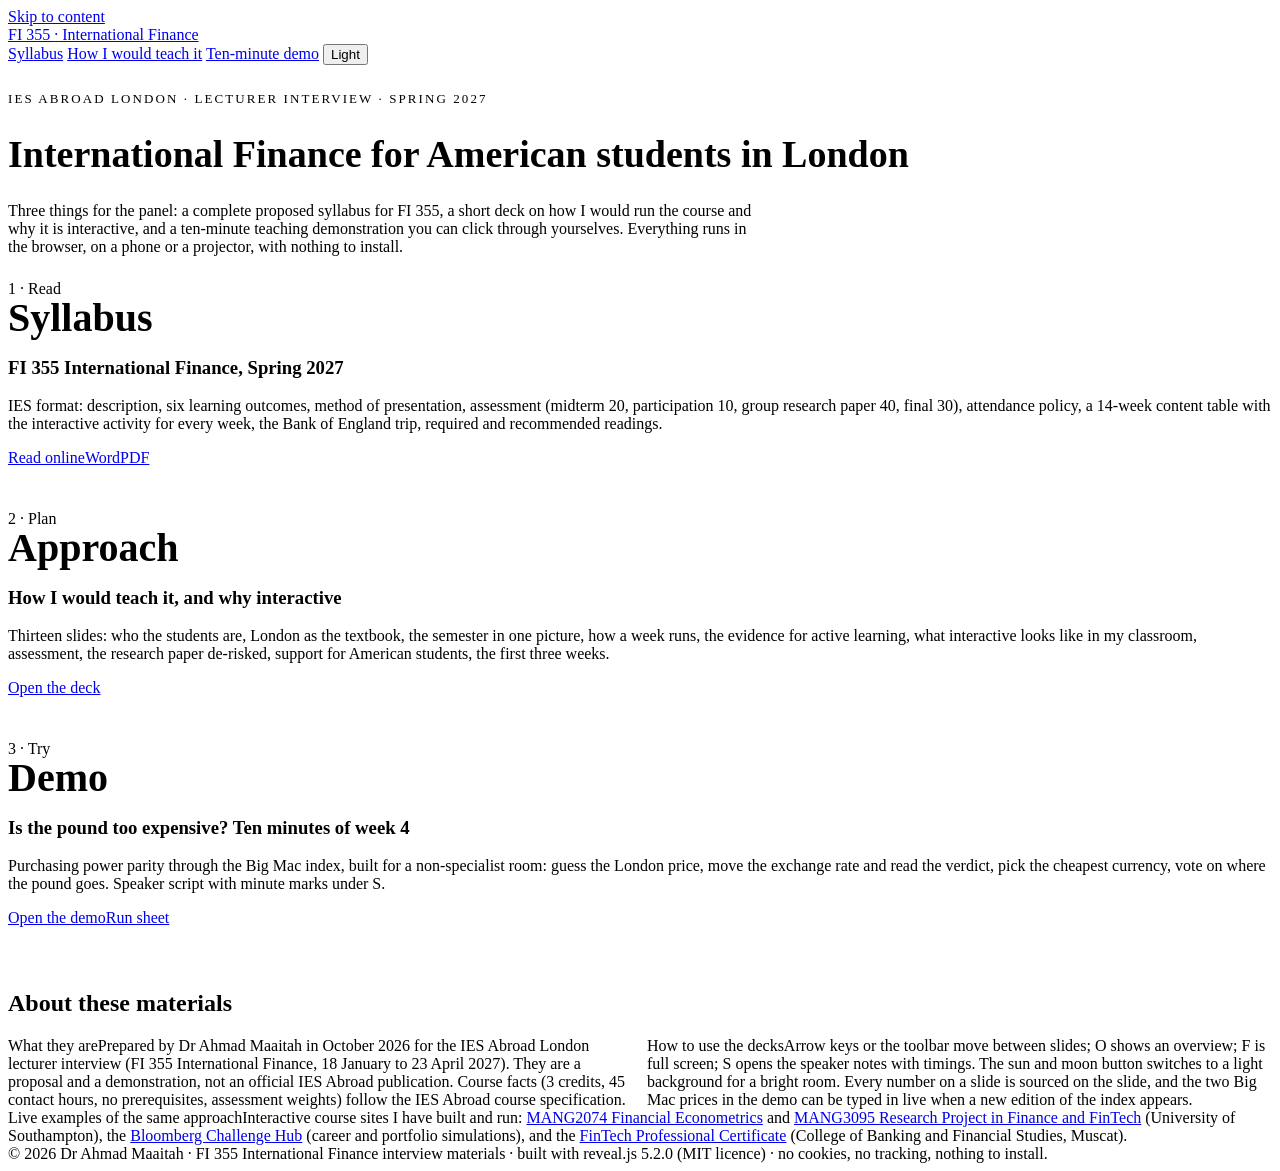
==== index.html @ b854f743 "Hub page and README" ====
<!DOCTYPE html>
<html lang="en">
<head>
<meta charset="utf-8">
<meta name="viewport" content="width=device-width, initial-scale=1">
<title>FI 355 International Finance: interview materials</title>
<meta name="description" content="Dr Ahmad Maaitah's materials for the IES Abroad London lecturer interview: a proposed FI 355 International Finance syllabus, a deck on how the module would be taught and why it is interactive, and a ten-minute interactive teaching demonstration.">
<meta name="author" content="Dr Ahmad Maaitah">
<meta name="theme-color" content="#0f172a">
<link rel="icon" href="assets/favicon.svg" type="image/svg+xml">
<link rel="stylesheet" href="assets/css/theme.css">
<style>
  .hero{padding:26px 0 8px}
  .hero h1{font-size:38px}
  .hero .lead{max-width:760px}
  .three{grid-template-columns:repeat(auto-fit,minmax(260px,1fr))}
  .three .card{min-height:230px}
  .three .card .big{font-size:40px; font-weight:800; color:var(--accent); line-height:1}
  .about{display:grid; grid-template-columns:1fr 1fr; gap:14px}
  @media (max-width:720px){ .hero h1{font-size:30px} .about{grid-template-columns:1fr} }
</style>
</head>
<body class="page">
<a class="skip-link" href="#main">Skip to content</a>
<div class="wrap">
  <header class="top">
    <a class="brand" href="index.html">FI 355 <span>&middot;</span> International Finance</a>
    <nav class="links">
      <a href="syllabus/index.html">Syllabus</a>
      <a href="approach/index.html">How I would teach it</a>
      <a href="demo/index.html">Ten-minute demo</a>
      <button type="button" class="btn theme-btn">Light</button>
    </nav>
  </header>

  <main id="main" tabindex="-1">
    <div class="hero">
      <p class="muted" style="margin:0 0 6px; font-size:13px; letter-spacing:.16em; text-transform:uppercase">IES Abroad London &middot; lecturer interview &middot; Spring 2027</p>
      <h1>International Finance for American students in London</h1>
      <p class="lead">Three things for the panel: a complete proposed syllabus for FI 355, a short deck on how I would run the course and why it is interactive, and a ten-minute teaching demonstration you can click through yourselves. Everything runs in the browser, on a phone or a projector, with nothing to install.</p>
    </div>

    <div class="grid three">
      <div class="card">
        <span class="kicker">1 &middot; Read</span>
        <div class="big">Syllabus</div>
        <h3>FI 355 International Finance, Spring 2027</h3>
        <p>IES format: description, six learning outcomes, method of presentation, assessment (midterm 20, participation 10, group research paper 40, final 30), attendance policy, a 14-week content table with the interactive activity for every week, the Bank of England trip, required and recommended readings.</p>
        <div class="meta"><a class="btn primary" href="syllabus/index.html">Read online</a><a class="btn" href="syllabus/FI355-International-Finance-Syllabus-Maaitah.docx">Word</a><a class="btn" href="syllabus/FI355-International-Finance-Syllabus-Maaitah.pdf">PDF</a></div>
      </div>
      <div class="card">
        <span class="kicker">2 &middot; Plan</span>
        <div class="big">Approach</div>
        <h3>How I would teach it, and why interactive</h3>
        <p>Thirteen slides: who the students are, London as the textbook, the semester in one picture, how a week runs, the evidence for active learning, what interactive looks like in my classroom, assessment, the research paper de-risked, support for American students, the first three weeks.</p>
        <div class="meta"><a class="btn primary" href="approach/index.html">Open the deck</a></div>
      </div>
      <div class="card">
        <span class="kicker">3 &middot; Try</span>
        <div class="big">Demo</div>
        <h3>Is the pound too expensive? Ten minutes of week 4</h3>
        <p>Purchasing power parity through the Big Mac index, built for a non-specialist room: guess the London price, move the exchange rate and read the verdict, pick the cheapest currency, vote on where the pound goes. Speaker script with minute marks under S.</p>
        <div class="meta"><a class="btn primary" href="demo/index.html">Open the demo</a><a class="btn" href="demo/run-sheet.html">Run sheet</a></div>
      </div>
    </div>

    <h2>About these materials</h2>
    <div class="about">
      <div class="panel"><span class="pl">What they are</span>Prepared by Dr Ahmad Maaitah in October 2026 for the IES Abroad London lecturer interview (FI 355 International Finance, 18 January to 23 April 2027). They are a proposal and a demonstration, not an official IES Abroad publication. Course facts (3 credits, 45 contact hours, no prerequisites, assessment weights) follow the IES Abroad course specification.</div>
      <div class="panel tip"><span class="pl">How to use the decks</span>Arrow keys or the toolbar move between slides; O shows an overview; F is full screen; S opens the speaker notes with timings. The sun and moon button switches to a light background for a bright room. Every number on a slide is sourced on the slide, and the two Big Mac prices in the demo can be typed in live when a new edition of the index appears.</div>
    </div>
    <div class="panel def"><span class="pl">Live examples of the same approach</span>Interactive course sites I have built and run: <a href="https://ahmad0maaitah.github.io/MANG2074/" target="_blank" rel="noopener">MANG2074 Financial Econometrics</a> and <a href="https://ahmad0maaitah.github.io/MANG3095/" target="_blank" rel="noopener">MANG3095 Research Project in Finance and FinTech</a> (University of Southampton), the <a href="https://ahmad0maaitah.github.io/bloomberg-challenge-hub/" target="_blank" rel="noopener">Bloomberg Challenge Hub</a> (career and portfolio simulations), and the <a href="https://ahmad0maaitah.github.io/FINTECH-CBFS/" target="_blank" rel="noopener">FinTech Professional Certificate</a> (College of Banking and Financial Studies, Muscat).</div>
    <noscript><p>Without JavaScript the decks still open as plain pages: <a href="syllabus/index.html">syllabus</a>, <a href="approach/index.html">approach</a>, <a href="demo/index.html">demo</a>.</p></noscript>
  </main>

  <footer>&copy; 2026 Dr Ahmad Maaitah &middot; FI 355 International Finance interview materials &middot; built with reveal.js 5.2.0 (MIT licence) &middot; no cookies, no tracking, nothing to install.</footer>
</div>
<script src="assets/js/sim-core.js"></script>
<script>SIM.initPage();</script>
</body>
</html>
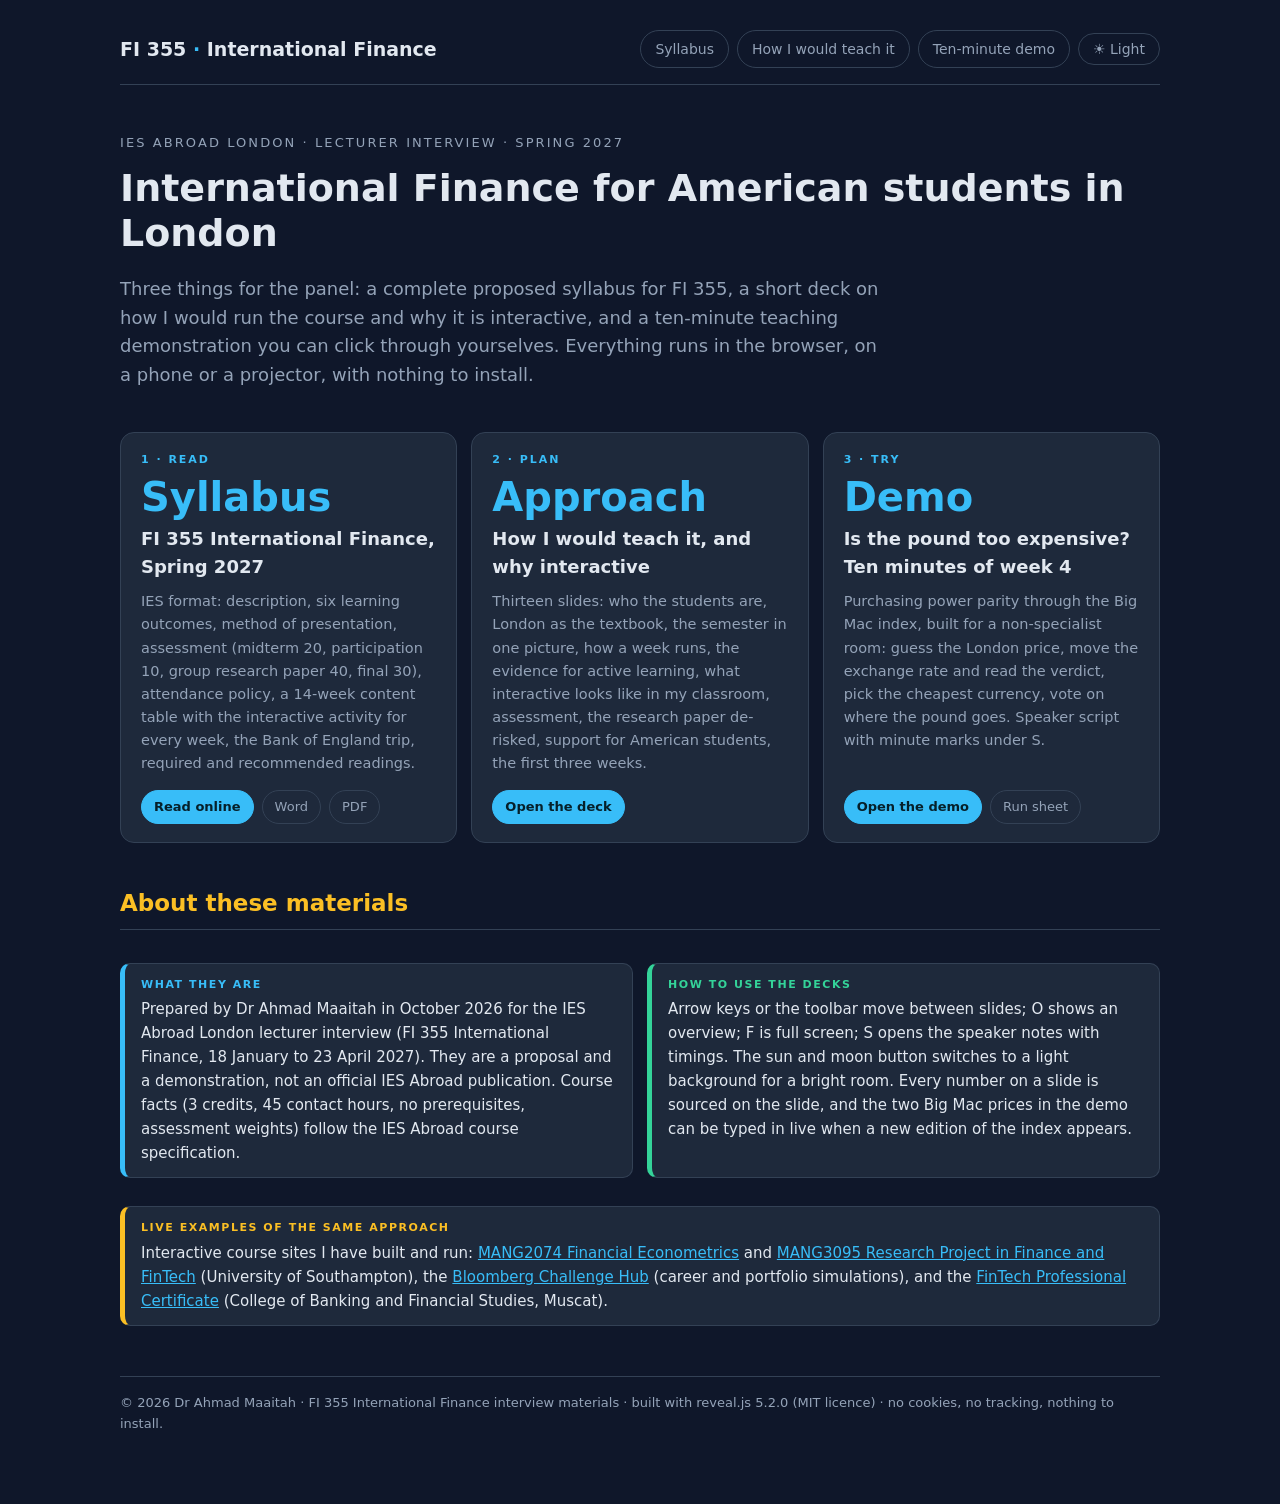
==== commit 3148252e: "Hub: three cards fill the row" ====
--- a/index.html
+++ b/index.html
@@ -13,7 +13,7 @@
   .hero{padding:26px 0 8px}
   .hero h1{font-size:38px}
   .hero .lead{max-width:760px}
-  .three{grid-template-columns:repeat(auto-fit,minmax(260px,1fr))}
+  .page .grid.three{grid-template-columns:repeat(auto-fit,minmax(260px,1fr))}
   .three .card{min-height:230px}
   .three .card .big{font-size:40px; font-weight:800; color:var(--accent); line-height:1}
   .about{display:grid; grid-template-columns:1fr 1fr; gap:14px}
--- a/assets/css/theme.css
+++ b/assets/css/theme.css
@@ -0,0 +1,219 @@
+/* FI 355 International Finance, IES Abroad London interview materials
+   Shared theme for the hub, the syllabus page and the reveal.js decks.
+   Dark by default (slate and sky), light background on html[data-theme="light"].
+   Dr Ahmad Maaitah, October 2026. */
+
+:root{
+  --bg:#0f172a; --panel:#1e293b; --panel2:#273449;
+  --ink:#e2e8f0; --muted:#94a3b8;
+  --accent:#38bdf8; --accent2:#fbbf24; --good:#34d399; --bad:#f87171;
+  --line:#334155; --code:#0b1220;
+  --font:"Segoe UI", system-ui, -apple-system, Roboto, Arial, sans-serif;
+  --mono:"Cascadia Code", Consolas, "Courier New", monospace;
+  --accent-ink:#06202a;
+}
+html[data-theme="light"]{
+  --bg:#f3f5fa; --panel:#ffffff; --panel2:#e9edf6;
+  --ink:#15192b; --muted:#4c5873;
+  --accent:#0369a1; --accent2:#8a5f00; --good:#11703f; --bad:#b32b2b;
+  --line:#cfd6e5; --code:#0b1220; --accent-ink:#ffffff;
+}
+html{color-scheme:dark}
+html[data-theme="light"]{color-scheme:light}
+
+/* ===================== pages (hub, syllabus, run sheet) ===================== */
+body.page{margin:0; background:var(--bg); color:var(--ink); font-family:var(--font); line-height:1.6; min-height:100vh}
+.page .wrap{max-width:1040px; margin:0 auto; padding:22px 20px 70px}
+.page header.top{display:flex; align-items:center; gap:14px; flex-wrap:wrap; padding:8px 0 16px; border-bottom:1px solid var(--line); margin-bottom:22px}
+.page .brand{font-weight:800; font-size:19px; color:var(--ink); text-decoration:none}
+.page .brand span{color:var(--accent)}
+.page nav.links{display:flex; gap:8px; flex-wrap:wrap; margin-left:auto; align-items:center}
+.page nav.links a, .page .btn{color:var(--muted); text-decoration:none; font-size:14px; border:1px solid var(--line); padding:7px 14px; border-radius:999px; background:transparent; cursor:pointer; font-family:inherit}
+.page nav.links a:hover, .page .btn:hover{color:var(--accent); border-color:var(--accent)}
+.page .btn.primary{background:var(--accent); color:var(--accent-ink); border-color:var(--accent); font-weight:700}
+.page .btn.primary:hover{filter:brightness(1.08); color:var(--accent-ink)}
+.page h1{font-size:34px; line-height:1.2; margin:.3em 0 .3em}
+.page h2{font-size:23px; color:var(--accent2); margin-top:1.8em; border-bottom:1px solid var(--line); padding-bottom:.3em}
+.page h3{font-size:18px; color:var(--accent); margin-top:1.4em}
+.page p, .page li{font-size:16.5px}
+.page p, .page li, .page td, .page dd{overflow-wrap:anywhere}
+.page .lead{font-size:18px; color:var(--muted)}
+.page a{color:var(--accent)}
+.page .muted{color:var(--muted)}
+.page .grid{display:grid; grid-template-columns:repeat(auto-fill,minmax(230px,1fr)); gap:14px; margin:16px 0}
+.page .card{background:var(--panel); border:1px solid var(--line); border-radius:14px; padding:18px 20px; display:flex; flex-direction:column; gap:8px}
+.page .card .kicker{font-size:11px; letter-spacing:.18em; text-transform:uppercase; color:var(--accent); font-weight:700}
+.page .card h3{margin:0; font-size:18px; color:var(--ink)}
+.page .card p{margin:0; color:var(--muted); font-size:14.5px; flex:1}
+.page .card .meta{display:flex; gap:8px; flex-wrap:wrap; margin-top:6px}
+.page .card .meta a{font-size:13px; padding:6px 12px}
+.page .panel{background:var(--panel); border:1px solid var(--line); border-left:5px solid var(--accent); border-radius:10px; padding:12px 16px; margin:14px 0; font-size:15px}
+.page .panel.tip{border-left-color:var(--good)} .page .panel.warn{border-left-color:var(--accent2)} .page .panel.def{border-left-color:var(--accent2)}
+.page .panel .pl{font-size:11px; letter-spacing:.14em; text-transform:uppercase; color:var(--accent); font-weight:700; display:block; margin-bottom:4px}
+.page .panel.tip .pl{color:var(--good)} .page .panel.warn .pl, .page .panel.def .pl{color:var(--accent2)}
+.page table{border-collapse:collapse; width:100%; margin:14px 0; font-size:14.5px}
+.page th{background:var(--panel2); color:var(--accent2); border:1px solid var(--line); padding:8px 10px; text-align:left; vertical-align:top}
+.page td{border:1px solid var(--line); padding:8px 10px; vertical-align:top}
+.page tr:nth-child(even) td{background:rgba(127,140,170,.06)}
+.page .table-wrap{overflow-x:auto}
+.page footer{margin-top:50px; border-top:1px solid var(--line); padding-top:16px; color:var(--muted); font-size:13px}
+.page .stats{display:grid; grid-template-columns:repeat(auto-fit,minmax(150px,1fr)); gap:12px; margin:16px 0}
+.page .stat{background:var(--panel); border:1px solid var(--line); border-radius:12px; padding:14px 12px; text-align:center}
+.page .stat .n{font-size:26px; font-weight:800; color:var(--accent2); line-height:1.1}
+.page .stat .l{font-size:12.5px; color:var(--muted); margin-top:6px}
+.page .toc{columns:2; column-gap:30px; font-size:15px}
+.page .toc li{break-inside:avoid}
+.page dl.spec{display:grid; grid-template-columns:max-content 1fr; gap:6px 18px; margin:10px 0}
+.page dl.spec dt{color:var(--muted); font-size:14.5px}
+.page dl.spec dd{margin:0; font-size:15.5px}
+.page .weekno{display:inline-block; min-width:2.2em; text-align:center; font-weight:800; color:var(--accent); background:rgba(56,189,248,.12); border-radius:8px; padding:2px 6px}
+.page .tag{display:inline-block; font-size:12px; border:1px solid var(--line); border-radius:999px; padding:2px 10px; color:var(--muted); margin:2px 4px 2px 0}
+.page .tag.sim{color:var(--accent); border-color:var(--accent)}
+.page .tag.cur{color:var(--accent2); border-color:var(--accent2)}
+.page .tag.trip{color:var(--good); border-color:var(--good)}
+.skip-link{position:absolute; left:-999px; top:8px; background:var(--accent); color:var(--accent-ink); padding:8px 12px; border-radius:8px; z-index:100}
+.skip-link:focus{left:8px}
+:focus-visible{outline:3px solid var(--accent); outline-offset:2px}
+@media (max-width:720px){ .page h1{font-size:27px} .page .toc{columns:1} .page dl.spec{grid-template-columns:1fr} .page nav.links{margin-left:0} }
+@media print{
+  body.page{background:#fff; color:#111}
+  .page header.top, .page footer, .page nav.links, .page .btn, .deck-nav, .page .noprint{display:none !important}
+  .page h2{color:#111; page-break-after:avoid} .page th{background:#eee; color:#111} .page td, .page th{border-color:#999}
+  .page .card, .page .panel{border-color:#999; break-inside:avoid}
+  .page a{color:#111; text-decoration:none}
+}
+
+/* ===================== decks (reveal.js 5, 1050 x 700) ===================== */
+.reveal-viewport{background:radial-gradient(1100px 650px at 72% -10%, #1b2a4a 0%, var(--bg) 58%) !important}
+html[data-theme="light"] .reveal-viewport{background:radial-gradient(1100px 650px at 72% -10%, #e4ebf7 0%, var(--bg) 58%) !important}
+.reveal{font-family:var(--font); font-size:32px; color:var(--ink)}
+.reveal h1,.reveal h2,.reveal h3,.reveal h4{font-family:inherit; color:var(--ink); text-transform:none; letter-spacing:0; font-weight:700; line-height:1.15}
+.reveal h1{font-size:1.75em; margin-bottom:.2em}
+.reveal h2{font-size:1.28em; margin-bottom:.45em}
+.reveal h3{font-size:1.02em; color:var(--accent2); margin-bottom:.4em}
+.reveal h4{font-size:.85em; color:var(--accent)}
+.reveal .slides section{text-align:left; line-height:1.4}
+.reveal .slides section.center{text-align:center}
+.reveal p{margin:.3em 0}
+.reveal ul{margin-left:1em; display:block} .reveal ol{display:block}
+.reveal li{margin:.22em 0}
+.reveal strong, .reveal b{color:var(--accent2)}
+.reveal em{color:var(--accent); font-style:normal}
+.reveal a{color:var(--accent)}
+.reveal .muted{color:var(--muted)}
+.reveal .small{font-size:.68em} .reveal .tiny{font-size:.52em; color:var(--muted)}
+.reveal .accent{color:var(--accent)} .reveal .accent2{color:var(--accent2)} .reveal .good{color:var(--good)} .reveal .bad{color:var(--bad)}
+.reveal .kicker{color:var(--accent); font-size:.55em; letter-spacing:.22em; text-transform:uppercase; font-weight:700}
+.reveal .lead{color:var(--muted); font-size:.72em}
+.reveal .meta{font-size:.55em; color:var(--muted); margin-top:1em}
+.reveal .meta b{color:var(--ink)}
+.reveal .keyhint{margin-top:1em; font-size:.42em; color:var(--muted); border:1px solid var(--line); display:inline-block; padding:.45em 1em; border-radius:999px}
+
+.reveal .panel{background:var(--panel); border:1px solid var(--line); border-left:6px solid var(--accent); border-radius:12px; padding:.5em .8em; margin:.45em 0; font-size:.74em; line-height:1.4}
+.reveal .panel.tip{border-left-color:var(--good)} .reveal .panel.warn{border-left-color:var(--bad)} .reveal .panel.def{border-left-color:var(--accent2)}
+.reveal .panel .pl{display:block; font-size:.68em; letter-spacing:.14em; text-transform:uppercase; color:var(--accent); font-weight:700; margin-bottom:.15em}
+.reveal .panel.tip .pl{color:var(--good)} .reveal .panel.warn .pl{color:var(--bad)} .reveal .panel.def .pl{color:var(--accent2)}
+.reveal .cols{display:grid; grid-template-columns:1fr 1fr; gap:.8em; align-items:start}
+.reveal .cols > div{min-width:0}
+.reveal .cols3{display:grid; grid-template-columns:1fr 1fr 1fr; gap:.6em; align-items:stretch}
+.reveal .cols3 > div, .reveal .cols4 > div{min-width:0}
+.reveal .cols4{display:grid; grid-template-columns:repeat(4,1fr); gap:.5em; align-items:stretch}
+.reveal .card{background:var(--panel); border:1px solid var(--line); border-radius:12px; padding:.55em .7em; font-size:.68em; line-height:1.38}
+.reveal .card h4{margin:0 0 .25em; font-size:1.05em; color:var(--accent2)}
+.reveal .card p{margin:.15em 0}
+.reveal .card .big{font-size:1.9em; font-weight:800; color:var(--accent); line-height:1.1}
+.reveal .stats{display:flex; gap:.6em; justify-content:center; margin:.5em 0}
+.reveal .stat{flex:1; text-align:center; background:var(--panel); border:1px solid var(--line); border-radius:12px; padding:.5em .4em}
+.reveal .stat .n{font-size:1.45em; font-weight:800; color:var(--accent2); line-height:1.1}
+.reveal .stat .l{font-size:.52em; color:var(--muted); margin-top:.25em}
+.reveal table.data{margin:.4em auto; border-collapse:collapse; font-size:.6em; width:100%}
+.reveal table.data th{background:var(--panel2); color:var(--accent2); border:1px solid var(--line); padding:.35em .6em; text-align:left; font-weight:700}
+.reveal table.data td{border:1px solid var(--line); padding:.3em .6em; color:var(--ink)}
+.reveal table.data td.num, .reveal table.data th.num{text-align:right}
+.reveal table.data tr:nth-child(even) td{background:rgba(127,140,170,.06)}
+.reveal .eq{font-family:var(--mono); background:var(--code); color:#dbe6ff; border:1px solid var(--line); border-radius:10px; padding:.45em .8em; font-size:.72em; display:inline-block}
+.reveal pre{width:100%; font-size:.5em; line-height:1.4; box-shadow:none; border:1px solid var(--line); border-radius:10px; background:var(--code)}
+.reveal code{font-family:var(--mono)}
+.reveal :not(pre)>code{background:var(--code); border:1px solid var(--line); border-radius:6px; padding:.02em .35em; font-size:.85em; color:#7dd3fc}
+.reveal .files{display:flex; gap:.5em; justify-content:center; margin-top:.9em; flex-wrap:wrap}
+.reveal .files a{font-size:.52em; border:1px solid var(--line); color:var(--muted); border-radius:999px; padding:.4em 1.1em; text-decoration:none}
+.reveal .files a:hover{border-color:var(--accent); color:var(--accent)}
+.reveal .refs{font-size:.46em; color:var(--muted); line-height:1.45; list-style:none; margin-left:0; padding-left:0}
+.reveal .refs li{margin:.35em 0; padding-left:1.2em; text-indent:-1.2em}
+.reveal .refs i{font-style:italic}
+.reveal .downhint{position:absolute; bottom:.3em; right:.6em; font-size:.42em; color:var(--muted)}
+.reveal .timer{font-size:.42em; color:var(--muted); border:1px solid var(--line); border-radius:999px; padding:.2em .8em; display:inline-block; margin-bottom:.4em}
+.reveal .timer b{color:var(--accent)}
+.reveal .chips{display:flex; gap:.4em; flex-wrap:wrap; margin:.4em 0}
+.reveal .chip{font-size:.56em; border:1px solid var(--line); border-radius:999px; padding:.25em .8em; color:var(--muted); cursor:pointer; background:var(--panel); transition:all .15s; font-family:inherit}
+.reveal .chip:hover, .reveal .chip.on{border-color:var(--accent); color:var(--accent); background:rgba(56,189,248,.12)}
+.reveal .chip.mark{border-color:var(--accent2); color:var(--accent2)}
+.reveal .chip.mark.on{background:rgba(251,191,36,.14)}
+.reveal .explainer{min-height:3.6em; background:var(--panel); border:1px solid var(--line); border-radius:12px; padding:.5em .8em; font-size:.66em; margin-top:.4em}
+.reveal .explainer h4{margin:0 0 .2em; color:var(--accent2); font-size:1em}
+
+/* quiz */
+.reveal .quiz{font-size:.7em; counter-reset:qopt}
+.reveal .quiz .q{font-weight:700; color:var(--ink); margin-bottom:.4em}
+.reveal .quiz .opt{background:var(--panel); border:1px solid var(--line); border-radius:10px; padding:.4em .7em; margin:.3em 0; cursor:pointer; transition:all .15s; display:flex; align-items:flex-start; gap:.6em; counter-increment:qopt}
+.reveal .quiz .opt::before{content:counter(qopt,upper-alpha); flex:0 0 1.6em; height:1.6em; line-height:1.6em; text-align:center; border-radius:6px; border:1px solid var(--line); background:rgba(127,140,170,.08); font-weight:700; font-size:.85em; color:var(--muted)}
+.reveal .quiz .opt:hover{border-color:var(--accent); transform:translateX(4px)}
+.reveal .quiz .opt.correct{border-color:var(--good); background:rgba(52,211,153,.12)} .reveal .quiz .opt.correct::before{border-color:var(--good); color:var(--good)}
+.reveal .quiz .opt.wrong{border-color:var(--bad); background:rgba(248,113,113,.12)} .reveal .quiz .opt.wrong::before{border-color:var(--bad); color:var(--bad)}
+.reveal .quiz .explain{display:none; margin-top:.4em; border-left:5px solid var(--good); background:var(--panel); border-radius:8px; padding:.45em .8em; font-size:.9em; color:var(--muted)}
+.reveal .quiz.answered .explain{display:block}
+.reveal .quiz.answered .opt{cursor:default} .reveal .quiz.answered .opt:hover{transform:none}
+
+/* simulations */
+.reveal .sim{background:var(--panel); border:1px solid var(--line); border-radius:14px; padding:.55em .8em; font-size:.62em}
+.reveal .sim canvas{background:var(--code); border:1px solid var(--line); border-radius:10px; width:100%; height:auto; display:block}
+.reveal .controls-row{display:flex; gap:.8em; align-items:center; flex-wrap:wrap; margin:.35em 0}
+.reveal .controls-row label{color:var(--muted)}
+.reveal .ctl{display:flex; align-items:center; gap:.5em; flex:1; min-width:12em}
+.reveal .ctl label{min-width:7.5em; color:var(--muted); font-size:.95em}
+.reveal .ctl input[type=range]{flex:1; accent-color:var(--accent); min-width:120px}
+.reveal .ctl .val{font-weight:800; color:var(--accent2); min-width:4.2em; text-align:right; font-family:var(--mono)}
+.reveal .sim input[type=number], .reveal .sim input[type=text]{font:inherit; font-family:var(--mono); background:var(--code); color:#dbe6ff; border:1px solid var(--line); border-radius:8px; padding:.25em .5em; width:6.5em}
+html[data-theme="light"] .reveal .sim input[type=number], html[data-theme="light"] .reveal .sim input[type=text]{background:#fff; color:#15192b}
+.reveal .btn, .reveal .simbtn{display:inline-block; background:var(--panel2); color:var(--ink); border:1px solid var(--line); border-radius:8px; padding:.32em .9em; cursor:pointer; font:inherit; transition:all .15s}
+.reveal .btn:hover, .reveal .simbtn:hover{border-color:var(--accent); color:var(--accent)}
+.reveal .btn.primary{background:var(--accent); color:var(--accent-ink); border-color:var(--accent); font-weight:700}
+.reveal .btn.primary:hover{filter:brightness(1.08); color:var(--accent-ink)}
+.reveal .btn.on{border-color:var(--accent2); color:var(--accent2); background:rgba(251,191,36,.12)}
+.reveal .verdict{margin-top:.45em; padding:.45em .7em; border-radius:10px; border:1px solid var(--line); background:var(--panel2); color:var(--ink); font-size:1.05em}
+.reveal .verdict.good{border-color:var(--good)} .reveal .verdict.bad{border-color:var(--bad)} .reveal .verdict.mid{border-color:var(--accent2)}
+.reveal .verdict b{color:var(--accent2)}
+.reveal .sim .note{font-size:.9em; color:var(--muted); margin-top:.35em}
+.reveal .sim-fallback{font-size:.6em; color:var(--muted); border:1px dashed var(--line); border-radius:10px; padding:.6em}
+.reveal .readout{font-family:var(--mono); color:var(--accent); font-size:.95em}
+.reveal .guess{display:grid; grid-template-columns:repeat(4,1fr); gap:.5em; margin:.5em 0}
+.reveal .guess button{font:inherit; font-size:.76em; font-weight:800; background:var(--panel); color:var(--ink); border:2px solid var(--line); border-radius:12px; padding:.4em .3em; cursor:pointer; transition:all .15s; font-family:var(--mono)}
+.reveal .guess button:hover{border-color:var(--accent); color:var(--accent)}
+.reveal .guess button.hit{border-color:var(--good); color:var(--good); background:rgba(52,211,153,.12)}
+.reveal .guess button.miss{border-color:var(--bad); color:var(--bad); opacity:.75}
+.reveal .guess button .tally{display:block; font-size:.6em; color:var(--muted); font-weight:400; font-family:var(--font)}
+.reveal .bignum{font-size:2.4em; font-weight:800; color:var(--accent2); line-height:1.05; font-family:var(--mono)}
+.reveal .bignum small{font-size:.4em; color:var(--muted); font-family:var(--font); font-weight:400}
+
+/* deck toolbar */
+.deck-nav{position:fixed; left:14px; bottom:12px; z-index:60; display:flex; gap:6px; align-items:center; font-family:var(--font)}
+.deck-nav a, .deck-nav button{background:var(--panel2); border:1px solid var(--line); color:var(--ink); border-radius:999px; padding:6px 12px; font:600 12.5px var(--font); text-decoration:none; cursor:pointer; line-height:1.2}
+.deck-nav a:hover, .deck-nav button:hover{border-color:var(--accent); color:var(--accent)}
+.deck-nav .sep{width:1px; height:18px; background:var(--line); margin:0 2px}
+.deck-attrib{position:fixed; right:16px; bottom:14px; z-index:60; font:12px var(--font); color:var(--muted); background:rgba(15,23,42,.55); padding:4px 10px; border-radius:999px; border:1px solid var(--line)}
+html[data-theme="light"] .deck-attrib{background:rgba(255,255,255,.7)}
+.reveal .progress{height:4px; color:var(--accent)}
+.reveal .slide-number{background:transparent; color:var(--muted); font-family:var(--font); font-size:13px; right:16px; bottom:46px}
+.reveal .controls{color:var(--accent); bottom:40px}
+@media (max-width:900px){ .deck-attrib{display:none} .deck-nav{gap:4px} .deck-nav a, .deck-nav button{padding:6px 9px; font-size:12px} }
+@media (pointer:coarse){ .deck-nav a, .deck-nav button, .reveal .quiz .opt, .reveal .guess button, .reveal .chip{min-height:40px} }
+@media (prefers-reduced-motion:reduce){ *{transition:none !important; animation:none !important} }
+
+/* light mode: inline colours that slides write directly */
+html[data-theme="light"] [style*="color:#fbbf24"]{color:#8a5f00 !important}
+html[data-theme="light"] [style*="color:#38bdf8"]{color:#0369a1 !important}
+html[data-theme="light"] [style*="color:#34d399"]{color:#11703f !important}
+html[data-theme="light"] [style*="color:#f87171"]{color:#b32b2b !important}
+html[data-theme="light"] [style*="color:#94a3b8"]{color:#4c5873 !important}
+html[data-theme="light"] .reveal .eq, html[data-theme="light"] .reveal pre, html[data-theme="light"] .reveal :not(pre)>code{color:#dbe6ff}
+html[data-theme="light"] .reveal .sim canvas{background:#0b1220}
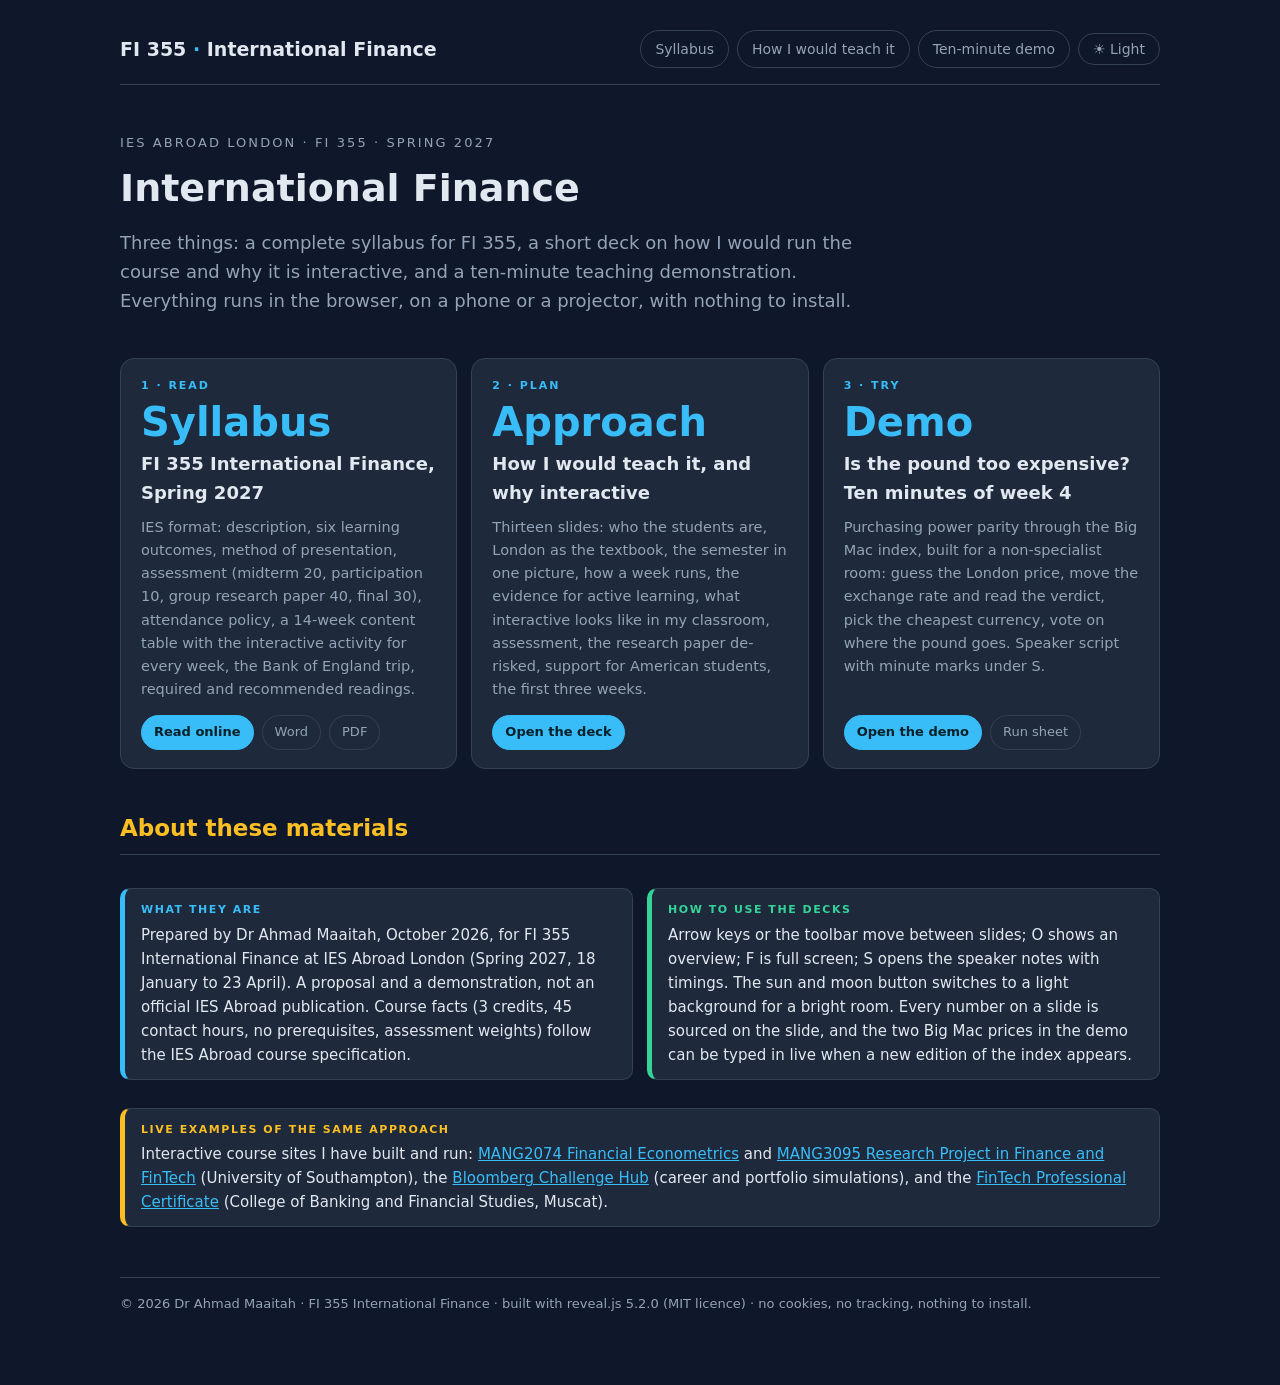
==== commit 17e8f716: "Hub and README: wording for the room" ====
--- a/index.html
+++ b/index.html
@@ -3,8 +3,8 @@
 <head>
 <meta charset="utf-8">
 <meta name="viewport" content="width=device-width, initial-scale=1">
-<title>FI 355 International Finance: interview materials</title>
-<meta name="description" content="Dr Ahmad Maaitah's materials for the IES Abroad London lecturer interview: a proposed FI 355 International Finance syllabus, a deck on how the module would be taught and why it is interactive, and a ten-minute interactive teaching demonstration.">
+<title>FI 355 International Finance</title>
+<meta name="description" content="FI 355 International Finance at IES Abroad London: a complete syllabus, a short deck on how the course runs and why it is interactive, and a ten-minute interactive teaching demonstration. Dr Ahmad Maaitah.">
 <meta name="author" content="Dr Ahmad Maaitah">
 <meta name="theme-color" content="#0f172a">
 <link rel="icon" href="assets/favicon.svg" type="image/svg+xml">
@@ -35,9 +35,9 @@
 
   <main id="main" tabindex="-1">
     <div class="hero">
-      <p class="muted" style="margin:0 0 6px; font-size:13px; letter-spacing:.16em; text-transform:uppercase">IES Abroad London &middot; lecturer interview &middot; Spring 2027</p>
-      <h1>International Finance for American students in London</h1>
-      <p class="lead">Three things for the panel: a complete proposed syllabus for FI 355, a short deck on how I would run the course and why it is interactive, and a ten-minute teaching demonstration you can click through yourselves. Everything runs in the browser, on a phone or a projector, with nothing to install.</p>
+      <p class="muted" style="margin:0 0 6px; font-size:13px; letter-spacing:.16em; text-transform:uppercase">IES Abroad London &middot; FI 355 &middot; Spring 2027</p>
+      <h1>International Finance</h1>
+      <p class="lead">Three things: a complete syllabus for FI 355, a short deck on how I would run the course and why it is interactive, and a ten-minute teaching demonstration. Everything runs in the browser, on a phone or a projector, with nothing to install.</p>
     </div>
 
     <div class="grid three">
@@ -66,14 +66,14 @@
 
     <h2>About these materials</h2>
     <div class="about">
-      <div class="panel"><span class="pl">What they are</span>Prepared by Dr Ahmad Maaitah in October 2026 for the IES Abroad London lecturer interview (FI 355 International Finance, 18 January to 23 April 2027). They are a proposal and a demonstration, not an official IES Abroad publication. Course facts (3 credits, 45 contact hours, no prerequisites, assessment weights) follow the IES Abroad course specification.</div>
+      <div class="panel"><span class="pl">What they are</span>Prepared by Dr Ahmad Maaitah, October 2026, for FI 355 International Finance at IES Abroad London (Spring 2027, 18 January to 23 April). A proposal and a demonstration, not an official IES Abroad publication. Course facts (3 credits, 45 contact hours, no prerequisites, assessment weights) follow the IES Abroad course specification.</div>
       <div class="panel tip"><span class="pl">How to use the decks</span>Arrow keys or the toolbar move between slides; O shows an overview; F is full screen; S opens the speaker notes with timings. The sun and moon button switches to a light background for a bright room. Every number on a slide is sourced on the slide, and the two Big Mac prices in the demo can be typed in live when a new edition of the index appears.</div>
     </div>
     <div class="panel def"><span class="pl">Live examples of the same approach</span>Interactive course sites I have built and run: <a href="https://ahmad0maaitah.github.io/MANG2074/" target="_blank" rel="noopener">MANG2074 Financial Econometrics</a> and <a href="https://ahmad0maaitah.github.io/MANG3095/" target="_blank" rel="noopener">MANG3095 Research Project in Finance and FinTech</a> (University of Southampton), the <a href="https://ahmad0maaitah.github.io/bloomberg-challenge-hub/" target="_blank" rel="noopener">Bloomberg Challenge Hub</a> (career and portfolio simulations), and the <a href="https://ahmad0maaitah.github.io/FINTECH-CBFS/" target="_blank" rel="noopener">FinTech Professional Certificate</a> (College of Banking and Financial Studies, Muscat).</div>
     <noscript><p>Without JavaScript the decks still open as plain pages: <a href="syllabus/index.html">syllabus</a>, <a href="approach/index.html">approach</a>, <a href="demo/index.html">demo</a>.</p></noscript>
   </main>
 
-  <footer>&copy; 2026 Dr Ahmad Maaitah &middot; FI 355 International Finance interview materials &middot; built with reveal.js 5.2.0 (MIT licence) &middot; no cookies, no tracking, nothing to install.</footer>
+  <footer>&copy; 2026 Dr Ahmad Maaitah &middot; FI 355 International Finance &middot; built with reveal.js 5.2.0 (MIT licence) &middot; no cookies, no tracking, nothing to install.</footer>
 </div>
 <script src="assets/js/sim-core.js"></script>
 <script>SIM.initPage();</script>
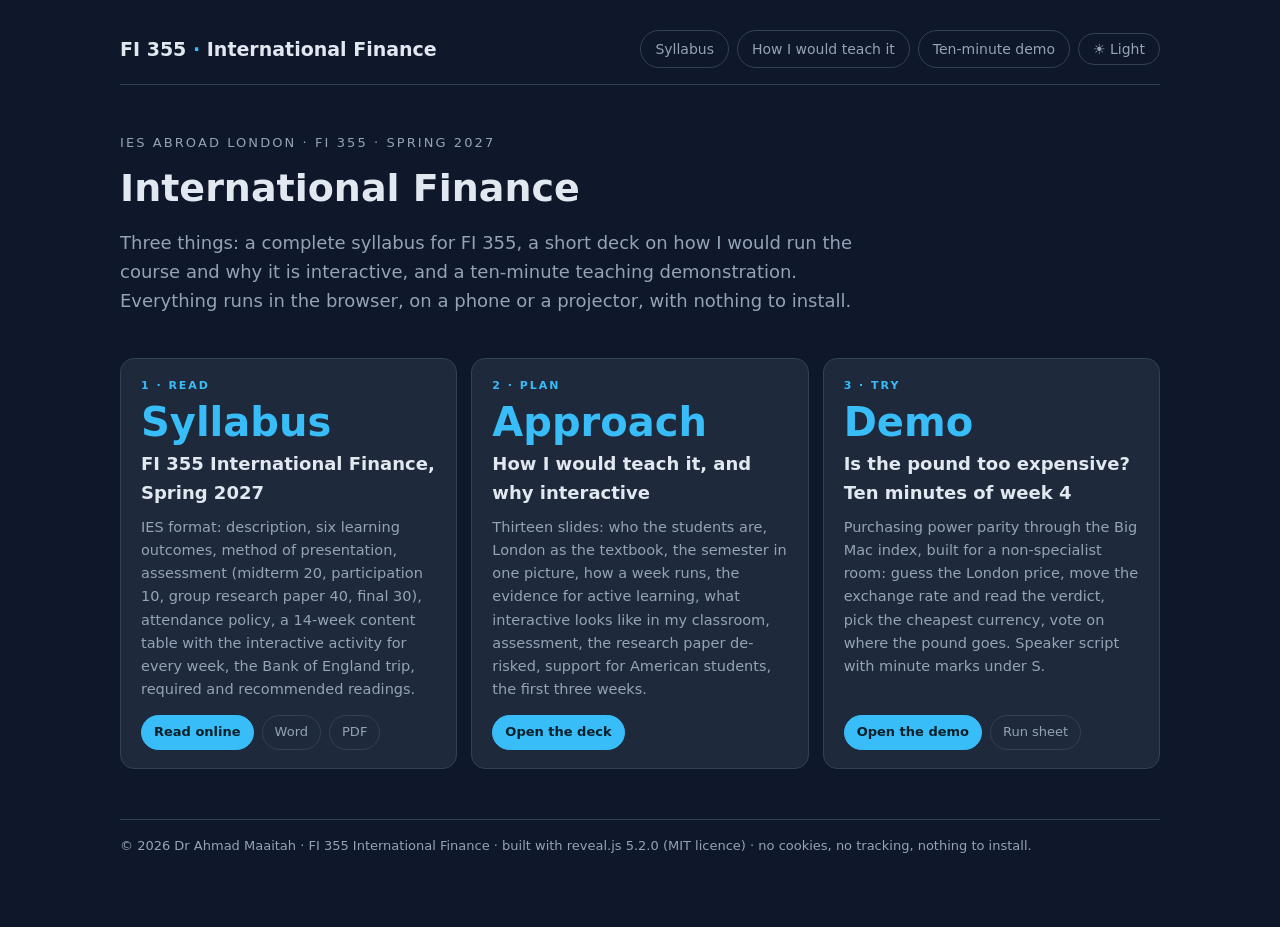
==== commit 1b80c0e5: "Hub: remove the About section" ====
--- a/index.html
+++ b/index.html
@@ -16,8 +16,7 @@
   .page .grid.three{grid-template-columns:repeat(auto-fit,minmax(260px,1fr))}
   .three .card{min-height:230px}
   .three .card .big{font-size:40px; font-weight:800; color:var(--accent); line-height:1}
-  .about{display:grid; grid-template-columns:1fr 1fr; gap:14px}
-  @media (max-width:720px){ .hero h1{font-size:30px} .about{grid-template-columns:1fr} }
+  @media (max-width:720px){ .hero h1{font-size:30px} }
 </style>
 </head>
 <body class="page">
@@ -64,12 +63,6 @@
       </div>
     </div>
 
-    <h2>About these materials</h2>
-    <div class="about">
-      <div class="panel"><span class="pl">What they are</span>Prepared by Dr Ahmad Maaitah, October 2026, for FI 355 International Finance at IES Abroad London (Spring 2027, 18 January to 23 April). A proposal and a demonstration, not an official IES Abroad publication. Course facts (3 credits, 45 contact hours, no prerequisites, assessment weights) follow the IES Abroad course specification.</div>
-      <div class="panel tip"><span class="pl">How to use the decks</span>Arrow keys or the toolbar move between slides; O shows an overview; F is full screen; S opens the speaker notes with timings. The sun and moon button switches to a light background for a bright room. Every number on a slide is sourced on the slide, and the two Big Mac prices in the demo can be typed in live when a new edition of the index appears.</div>
-    </div>
-    <div class="panel def"><span class="pl">Live examples of the same approach</span>Interactive course sites I have built and run: <a href="https://ahmad0maaitah.github.io/MANG2074/" target="_blank" rel="noopener">MANG2074 Financial Econometrics</a> and <a href="https://ahmad0maaitah.github.io/MANG3095/" target="_blank" rel="noopener">MANG3095 Research Project in Finance and FinTech</a> (University of Southampton), the <a href="https://ahmad0maaitah.github.io/bloomberg-challenge-hub/" target="_blank" rel="noopener">Bloomberg Challenge Hub</a> (career and portfolio simulations), and the <a href="https://ahmad0maaitah.github.io/FINTECH-CBFS/" target="_blank" rel="noopener">FinTech Professional Certificate</a> (College of Banking and Financial Studies, Muscat).</div>
     <noscript><p>Without JavaScript the decks still open as plain pages: <a href="syllabus/index.html">syllabus</a>, <a href="approach/index.html">approach</a>, <a href="demo/index.html">demo</a>.</p></noscript>
   </main>
 
--- a/assets/css/theme.css
+++ b/assets/css/theme.css
@@ -209,6 +209,40 @@
 @media (pointer:coarse){ .deck-nav a, .deck-nav button, .reveal .quiz .opt, .reveal .guess button, .reveal .chip{min-height:40px} }
 @media (prefers-reduced-motion:reduce){ *{transition:none !important; animation:none !important} }
 
+
+/* lean decks: less text, larger type (opt in with <div class="reveal lean">; a slide can keep base sizes with class="dense") */
+.reveal.lean h2{font-size:1.4em; margin-bottom:.55em}
+.reveal.lean .small{font-size:.76em}
+.reveal.lean .card{font-size:.84em; padding:.7em .9em; line-height:1.4}
+.reveal.lean .card h4{font-size:1.05em; margin-bottom:.3em}
+.reveal.lean .panel{font-size:.86em; padding:.6em .9em; margin:.6em 0}
+.reveal.lean .stat{padding:.7em .4em}
+.reveal.lean .stat .n{font-size:1.75em}
+.reveal.lean .stat .l{font-size:.6em}
+.reveal.lean .cols, .reveal.lean .cols3, .reveal.lean .cols4{gap:.9em}
+.reveal.lean table.data{font-size:.7em}
+.reveal.lean table.data th, .reveal.lean table.data td{padding:.45em .7em}
+.reveal.lean .quiz{font-size:.78em}
+.reveal.lean .explainer{font-size:.78em; min-height:3.2em}
+.reveal.lean .chip{font-size:.6em}
+.reveal.lean .tiny{font-size:.55em}
+.reveal.lean .files a{font-size:.58em}
+.reveal.lean .sim{font-size:.7em}
+.reveal.lean .verdict{font-size:1.05em}
+.reveal.lean .bignum{font-size:2.8em}
+.reveal.lean .guess button{font-size:.9em}
+.reveal.lean .vote button{font-size:.72em}
+.reveal.lean .timer{font-size:.46em}
+.reveal.lean .refs{font-size:.5em}
+.reveal.lean section.dense .card{font-size:.74em; padding:.6em .8em}
+.reveal.lean section.dense .panel{font-size:.78em; padding:.5em .8em; margin:.45em 0}
+.reveal.lean section.dense .sim{font-size:.64em}
+.reveal.lean section.dense .quiz{font-size:.74em}
+.reveal.lean section.dense table.data{font-size:.64em}
+.reveal.lean section.dense h2{font-size:1.3em; margin-bottom:.45em}
+.reveal.lean section.dense .cols, .reveal.lean section.dense .cols3, .reveal.lean section.dense .cols4{gap:.7em}
+.reveal.lean section.dense .explainer{font-size:.7em}
+
 /* light mode: inline colours that slides write directly */
 html[data-theme="light"] [style*="color:#fbbf24"]{color:#8a5f00 !important}
 html[data-theme="light"] [style*="color:#38bdf8"]{color:#0369a1 !important}
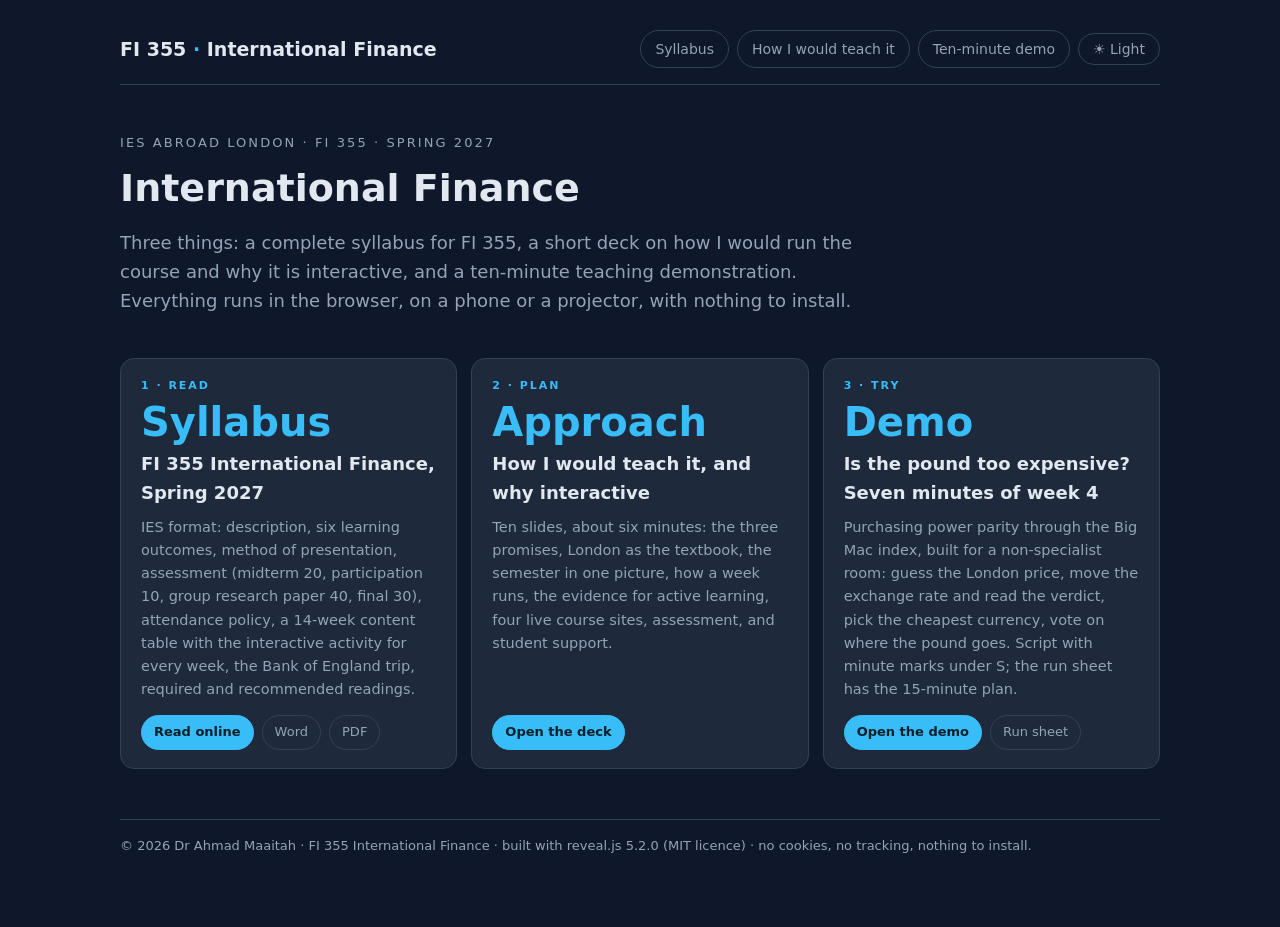
==== commit bcd133da: "Hub and README: seven-minute demonstration, ten-slide approach" ====
--- a/index.html
+++ b/index.html
@@ -51,14 +51,14 @@
         <span class="kicker">2 &middot; Plan</span>
         <div class="big">Approach</div>
         <h3>How I would teach it, and why interactive</h3>
-        <p>Thirteen slides: who the students are, London as the textbook, the semester in one picture, how a week runs, the evidence for active learning, what interactive looks like in my classroom, assessment, the research paper de-risked, support for American students, the first three weeks.</p>
+        <p>Ten slides, about six minutes: the three promises, London as the textbook, the semester in one picture, how a week runs, the evidence for active learning, four live course sites, assessment, and student support.</p>
         <div class="meta"><a class="btn primary" href="approach/index.html">Open the deck</a></div>
       </div>
       <div class="card">
         <span class="kicker">3 &middot; Try</span>
         <div class="big">Demo</div>
-        <h3>Is the pound too expensive? Ten minutes of week 4</h3>
-        <p>Purchasing power parity through the Big Mac index, built for a non-specialist room: guess the London price, move the exchange rate and read the verdict, pick the cheapest currency, vote on where the pound goes. Speaker script with minute marks under S.</p>
+        <h3>Is the pound too expensive? Seven minutes of week 4</h3>
+        <p>Purchasing power parity through the Big Mac index, built for a non-specialist room: guess the London price, move the exchange rate and read the verdict, pick the cheapest currency, vote on where the pound goes. Script with minute marks under S; the run sheet has the 15-minute plan.</p>
         <div class="meta"><a class="btn primary" href="demo/index.html">Open the demo</a><a class="btn" href="demo/run-sheet.html">Run sheet</a></div>
       </div>
     </div>
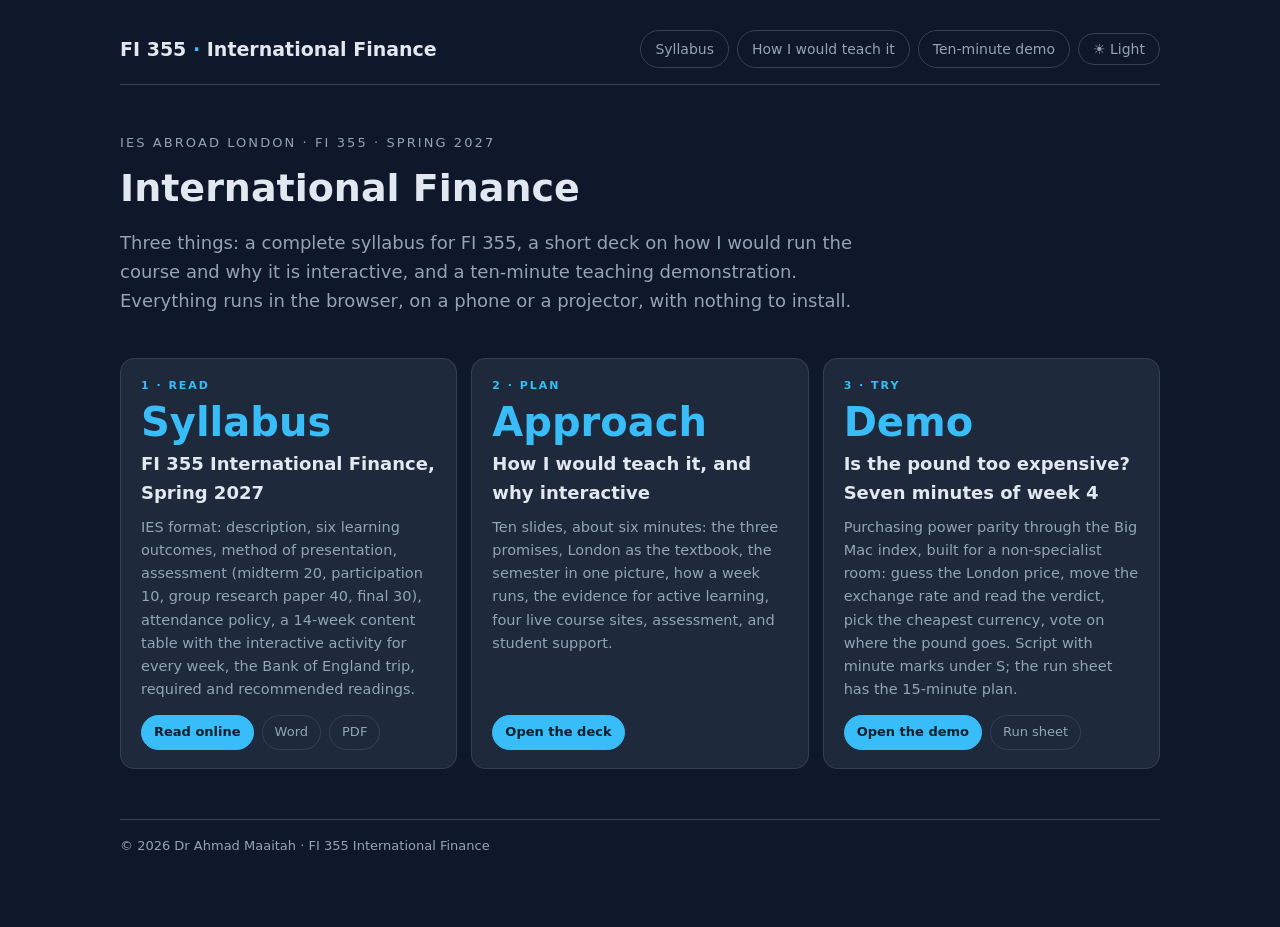
==== commit cdaf6651: "Hub: plain footer" ====
--- a/index.html
+++ b/index.html
@@ -66,7 +66,7 @@
     <noscript><p>Without JavaScript the decks still open as plain pages: <a href="syllabus/index.html">syllabus</a>, <a href="approach/index.html">approach</a>, <a href="demo/index.html">demo</a>.</p></noscript>
   </main>
 
-  <footer>&copy; 2026 Dr Ahmad Maaitah &middot; FI 355 International Finance &middot; built with reveal.js 5.2.0 (MIT licence) &middot; no cookies, no tracking, nothing to install.</footer>
+  <footer>&copy; 2026 Dr Ahmad Maaitah &middot; FI 355 International Finance</footer>
 </div>
 <script src="assets/js/sim-core.js"></script>
 <script>SIM.initPage();</script>
